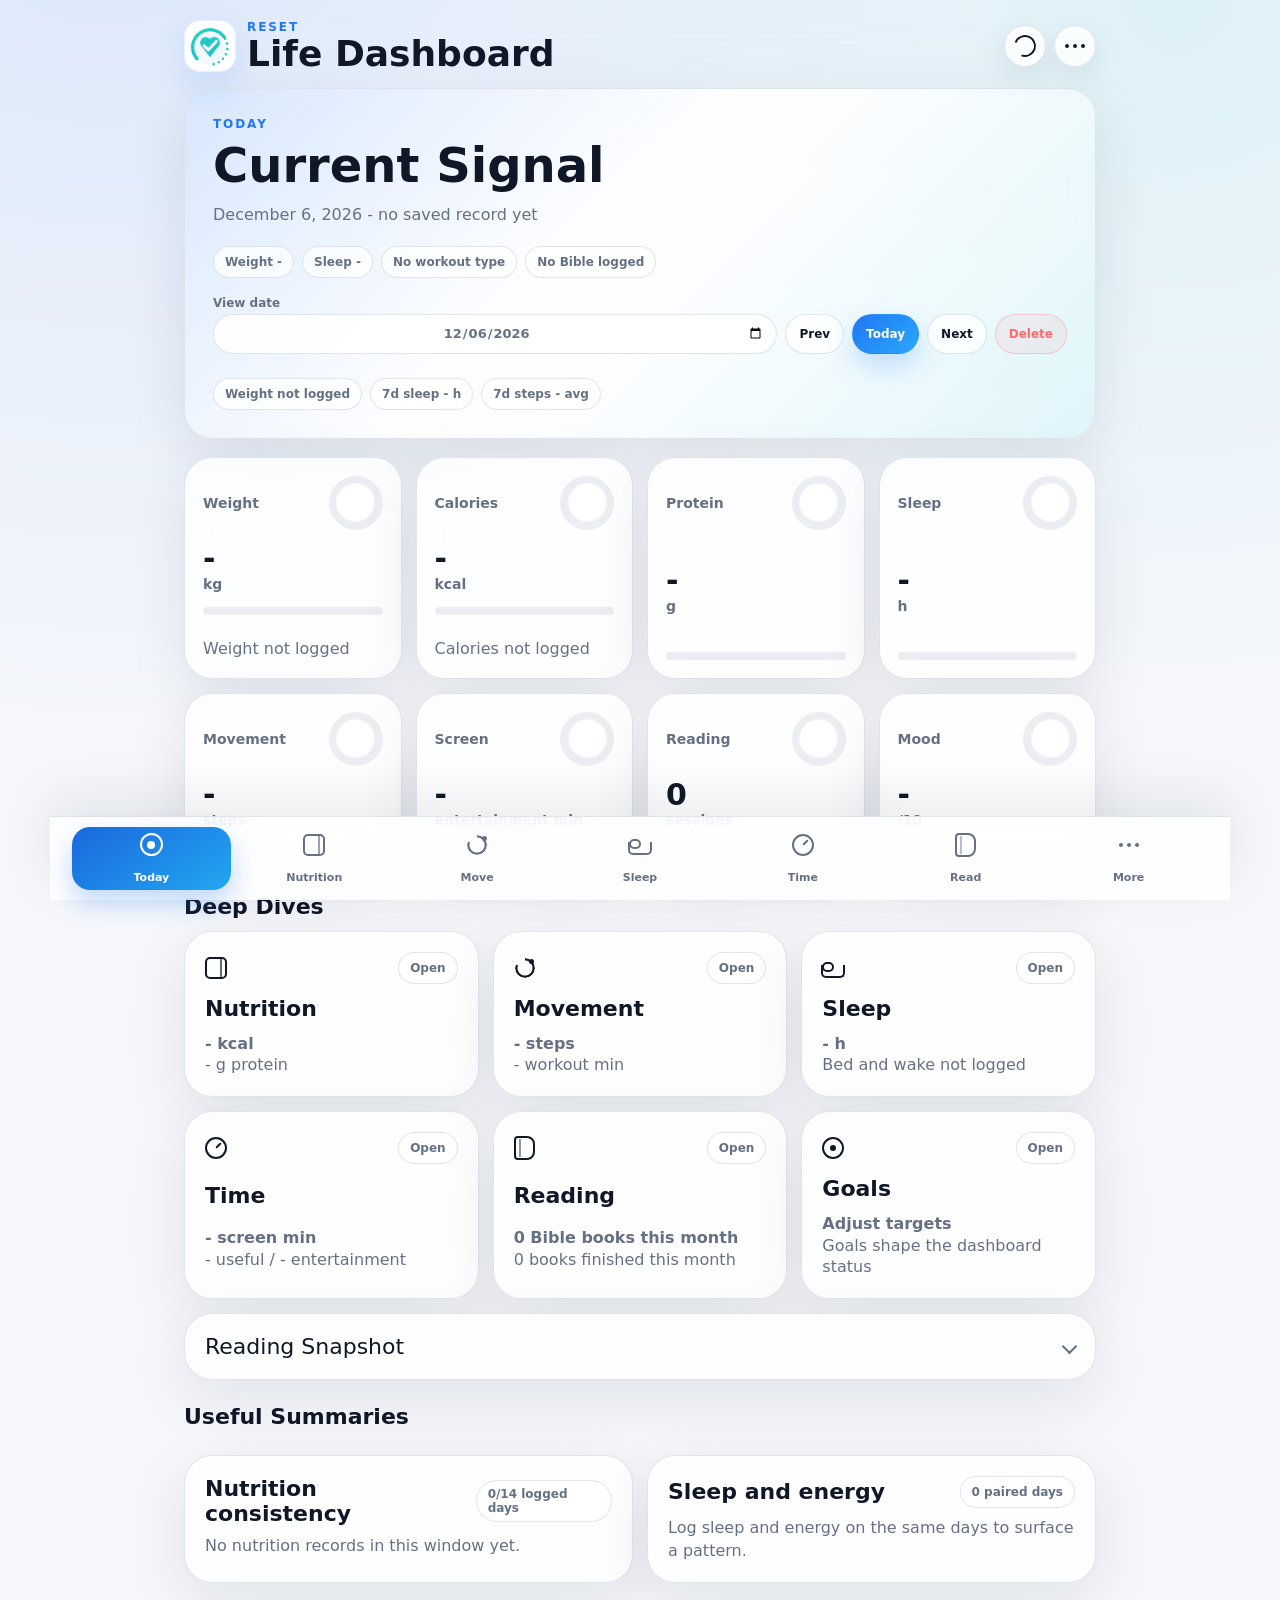
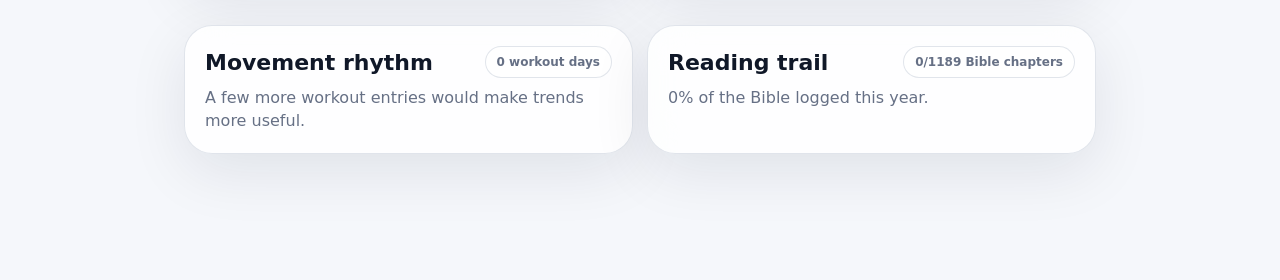
==== index.html @ ae7e6d78 "Add files via upload" ====
<!doctype html>
<html lang="en">
<head>
  <meta charset="utf-8">
  <meta name="viewport" content="width=device-width, initial-scale=1, viewport-fit=cover">
  <meta name="theme-color" content="#0b1220">
  <meta name="apple-mobile-web-app-capable" content="yes">
  <meta name="apple-mobile-web-app-title" content="Reset">
  <meta name="apple-mobile-web-app-status-bar-style" content="black-translucent">
  <link rel="manifest" href="./manifest.webmanifest">
  <link rel="apple-touch-icon" href="./icons/icon-180-v5.png">
  <link rel="stylesheet" href="./styles.css">
  <title>Reset Life Dashboard</title>
</head>
<body class="theme-auto">
  <div class="app">
    <header class="app-header">
      <div class="brand">
        <img class="brand-logo" src="./icons/header-logo-v5.png" alt="Reset">
        <div>
          <p>Reset</p>
          <h1>Life Dashboard</h1>
        </div>
      </div>
      <div class="header-actions">
        <button class="icon-button" id="themeToggle" type="button" title="Theme" aria-label="Theme"><span class="glyph icon-moon"></span></button>
        <button class="icon-button" type="button" data-page="more" title="More" aria-label="More"><span class="glyph icon-more"></span></button>
      </div>
    </header>

    <main>
      <section id="page-dashboard" class="page is-active"><div id="dashboardView"></div></section>
      <section id="page-nutrition" class="page"><div id="nutritionView"></div></section>
      <section id="page-movement" class="page"><div id="movementView"></div></section>
      <section id="page-sleep" class="page"><div id="sleepView"></div></section>
      <section id="page-time" class="page"><div id="timeView"></div></section>
      <section id="page-reading" class="page"><div id="readingView"></div></section>
      <section id="page-more" class="page"><div id="moreView"></div></section>
      <section id="page-goals" class="page"><div id="goalsView"></div></section>
      <section id="page-import" class="page"><div id="importView"></div></section>
      <section id="page-ai" class="page"><div id="aiView"></div></section>
      <section id="page-ledger" class="page"><div id="ledgerView"></div></section>
      <section id="page-share" class="page"><div id="shareView"></div></section>
    </main>
  </div>

  <nav class="bottom-tabs" aria-label="Main sections">
    <button class="tab-button is-active" type="button" data-page="dashboard" title="Dashboard"><span class="tab-icon icon-today"></span><span>Today</span></button>
    <button class="tab-button" type="button" data-page="nutrition" title="Nutrition"><span class="tab-icon icon-food"></span><span>Nutrition</span></button>
    <button class="tab-button" type="button" data-page="movement" title="Movement"><span class="tab-icon icon-move"></span><span>Move</span></button>
    <button class="tab-button" type="button" data-page="sleep" title="Sleep"><span class="tab-icon icon-sleep"></span><span>Sleep</span></button>
    <button class="tab-button" type="button" data-page="time" title="Time"><span class="tab-icon icon-time"></span><span>Time</span></button>
    <button class="tab-button" type="button" data-page="reading" title="Reading"><span class="tab-icon icon-read"></span><span>Read</span></button>
    <button class="tab-button" type="button" data-page="more" title="More"><span class="tab-icon icon-more"></span><span>More</span></button>
  </nav>

  <div id="toast" class="toast" role="status" aria-live="polite"></div>
  <script src="./app.js"></script>
</body>
</html>
---- styles.css ----
:root {
  color-scheme: light dark;
  --bg: #f5f7fb;
  --surface: rgba(255,255,255,.84);
  --solid: #ffffff;
  --soft: #edf3fb;
  --text: #101828;
  --muted: #667085;
  --faint: #98a2b3;
  --line: rgba(148,163,184,.28);
  --blue: #2177f2;
  --cyan: #10b8d9;
  --mint: #20c997;
  --violet: #7c6df2;
  --coral: #ff6b6b;
  --amber: #f5a524;
  --track: rgba(148,163,184,.18);
  --shadow: 0 18px 60px rgba(15,23,42,.09);
  --soft-shadow: 0 10px 30px rgba(15,23,42,.08);
  --tab-h: 84px;
  font-family: -apple-system, BlinkMacSystemFont, "SF Pro Display", "SF Pro Text", Inter, system-ui, sans-serif;
}

body.theme-dark {
  --bg: #070b12;
  --surface: rgba(20,27,39,.82);
  --solid: #111827;
  --soft: #182233;
  --text: #f8fafc;
  --muted: #a7b1c3;
  --faint: #6b778c;
  --line: rgba(148,163,184,.18);
  --track: rgba(148,163,184,.16);
  --shadow: 0 20px 70px rgba(0,0,0,.38);
  --soft-shadow: 0 12px 34px rgba(0,0,0,.28);
}

@media (prefers-color-scheme: dark) {
  body.theme-auto {
    --bg: #070b12;
    --surface: rgba(20,27,39,.82);
    --solid: #111827;
    --soft: #182233;
    --text: #f8fafc;
    --muted: #a7b1c3;
    --faint: #6b778c;
    --line: rgba(148,163,184,.18);
    --track: rgba(148,163,184,.16);
    --shadow: 0 20px 70px rgba(0,0,0,.38);
    --soft-shadow: 0 12px 34px rgba(0,0,0,.28);
  }
}

* { box-sizing: border-box; }
html { min-height: 100%; background: var(--bg); }
body {
  margin: 0;
  min-height: 100%;
  color: var(--text);
  background:
    radial-gradient(circle at 8% -8%, rgba(33,119,242,.13), transparent 38%),
    radial-gradient(circle at 92% 0%, rgba(16,184,217,.10), transparent 32%),
    linear-gradient(180deg, var(--bg), var(--bg));
  letter-spacing: 0;
}

button, input, textarea, select { font: inherit; color: inherit; }
button { border: 0; cursor: pointer; -webkit-tap-highlight-color: transparent; }
input, select, textarea {
  width: 100%;
  min-height: 48px;
  border: 1px solid var(--line);
  border-radius: 14px;
  background: color-mix(in srgb, var(--solid) 88%, transparent);
  padding: 12px 14px;
  outline: none;
}
textarea { min-height: 132px; resize: vertical; line-height: 1.45; }
input:focus, select:focus, textarea:focus {
  border-color: color-mix(in srgb, var(--blue) 70%, var(--line));
  box-shadow: 0 0 0 4px rgba(33,119,242,.12);
}

.app {
  width: min(980px, 100%);
  min-height: 100svh;
  margin: 0 auto;
  padding: calc(env(safe-area-inset-top) + 14px) clamp(15px, 4vw, 34px) calc(var(--tab-h) + env(safe-area-inset-bottom) + 28px);
}

.app-header {
  position: sticky;
  top: 0;
  z-index: 20;
  display: flex;
  justify-content: space-between;
  align-items: center;
  gap: 10px;
  padding: 6px 0 16px;
  backdrop-filter: blur(18px);
}

.brand { display: flex; align-items: center; gap: 11px; min-width: 0; }
.brand-logo {
  width: 52px;
  height: 52px;
  border: 1px solid rgba(33,119,242,.10);
  border-radius: 16px;
  background: #fff;
  box-shadow: 0 12px 32px rgba(33,119,242,.14);
  flex: 0 0 auto;
  object-fit: cover;
}
.brand p, .eyebrow {
  margin: 0 0 2px;
  color: var(--blue);
  font-size: 12px;
  font-weight: 850;
  letter-spacing: .16em;
  text-transform: uppercase;
}
.brand h1 {
  margin: 0;
  font-size: clamp(25px, 5.2vw, 36px);
  line-height: .98;
  letter-spacing: 0;
}
.header-actions { display: flex; gap: 8px; flex: 0 0 auto; }

.icon-button {
  display: grid;
  place-items: center;
  width: 42px;
  height: 42px;
  border: 1px solid var(--line);
  border-radius: 50%;
  background: var(--surface);
  box-shadow: var(--soft-shadow);
  backdrop-filter: blur(18px);
}

.glyph, .tab-icon, .mini-icon { position: relative; display: inline-grid; place-items: center; width: 22px; height: 22px; }
.glyph::before, .glyph::after, .tab-icon::before, .tab-icon::after, .mini-icon::before, .mini-icon::after { content: ""; position: absolute; display: block; }
.icon-more::before { width: 4px; height: 4px; border-radius: 50%; background: currentColor; box-shadow: 8px 0 0 currentColor, -8px 0 0 currentColor; }
.icon-moon::before { width: 18px; height: 18px; border: 2px solid currentColor; border-left-color: transparent; border-radius: 50%; transform: rotate(-25deg); }
.icon-today::before { width: 19px; height: 19px; border: 2px solid currentColor; border-radius: 50%; }
.icon-today::after { width: 8px; height: 8px; border-radius: 50%; background: currentColor; }
.icon-food::before { width: 18px; height: 18px; border: 2px solid currentColor; border-radius: 5px; }
.icon-food::after { width: 2px; height: 18px; background: currentColor; transform: translateX(5px); opacity: .65; }
.icon-move::before {
  inset: 1px;
  border-radius: 50%;
  background: conic-gradient(currentColor 0deg 292deg, transparent 292deg 360deg);
  -webkit-mask: radial-gradient(farthest-side, transparent calc(100% - 3px), #000 calc(100% - 2px));
  mask: radial-gradient(farthest-side, transparent calc(100% - 3px), #000 calc(100% - 2px));
}
.icon-move::after {
  width: 5px;
  height: 5px;
  border-radius: 50%;
  background: currentColor;
  transform: translate(7px,-6px);
}
.icon-sleep::before {
  width: 20px;
  height: 11px;
  border: 2px solid currentColor;
  border-top: 0;
  border-radius: 0 0 5px 5px;
  transform: translateY(4px);
}
.icon-sleep::after {
  width: 8px;
  height: 6px;
  border: 2px solid currentColor;
  border-radius: 5px;
  transform: translate(-5px,-1px);
}
.icon-time::before { width: 18px; height: 18px; border: 2px solid currentColor; border-radius: 50%; }
.icon-time::after { width: 2px; height: 7px; background: currentColor; border-radius: 2px; transform: translateY(-3px) rotate(45deg); transform-origin: bottom; }
.icon-read::before { width: 17px; height: 20px; border: 2px solid currentColor; border-radius: 4px 8px 8px 4px; }
.icon-read::after { width: 2px; height: 18px; background: currentColor; transform: translateX(-5px); opacity: .45; }
.icon-ai::before { width: 18px; height: 18px; border: 2px solid currentColor; border-radius: 8px; }
.icon-ai::after { width: 7px; height: 7px; border-radius: 50%; background: currentColor; transform: translate(8px,-8px); }
.icon-import::before { width: 16px; height: 16px; border: 2px solid currentColor; border-radius: 5px; }
.icon-import::after { width: 8px; height: 8px; border-left: 2px solid currentColor; border-bottom: 2px solid currentColor; transform: rotate(-45deg) translateY(-2px); }
.icon-ledger::before { width: 17px; height: 20px; border: 2px solid currentColor; border-radius: 5px; }
.icon-ledger::after { width: 9px; height: 2px; background: currentColor; box-shadow: 0 5px 0 currentColor, 0 -5px 0 currentColor; opacity: .5; }
.icon-goals::before { width: 18px; height: 18px; border: 2px solid currentColor; border-radius: 50%; }
.icon-goals::after { width: 6px; height: 6px; border-radius: 50%; background: currentColor; }

.page { display: none; animation: rise .22s ease; }
.page.is-active { display: block; }
@keyframes rise { from { opacity: 0; transform: translateY(8px); } to { opacity: 1; transform: translateY(0); } }

.hero-card, .panel, .metric-card, .category-card, details.detail-card {
  border: 1px solid var(--line);
  background: var(--surface);
  border-radius: 28px;
  box-shadow: var(--shadow);
  backdrop-filter: blur(22px);
}

.hero-card {
  position: relative;
  overflow: hidden;
  display: grid;
  gap: 18px;
  margin-bottom: 18px;
  padding: clamp(20px, 4.2vw, 28px);
}
.hero-card::before {
  content: "";
  position: absolute;
  inset: 0;
  background: linear-gradient(135deg, rgba(33,119,242,.16), transparent 42%), linear-gradient(315deg, rgba(16,184,217,.12), transparent 46%);
  pointer-events: none;
}
.hero-content, .date-strip, .summary-stack { position: relative; z-index: 1; }
.hero-card h2 {
  margin: 0;
  font-size: clamp(32px, 7vw, 48px);
  line-height: 1;
  letter-spacing: 0;
}
.subtitle { margin: 7px 0 0; color: var(--muted); font-size: 16px; line-height: 1.35; }

.hero-card.signal-card {
  grid-template-columns: 1fr;
  gap: 18px;
}
.signal-main {
  display: grid;
  gap: 8px;
}
.signal-tools {
  display: grid;
  gap: 12px;
}
.signal-pills,
.signal-mini {
  margin-top: 4px;
}

.date-strip { display: grid; grid-template-columns: minmax(138px, 178px) auto auto auto; align-items: end; gap: 10px; }
.date-field { max-width: 178px; }
.date-field input { min-height: 44px; padding-inline: 12px; border-radius: 999px; font-weight: 800; }
.signal-controls {
  display: grid;
  grid-template-columns: minmax(150px, 1fr) auto auto auto auto;
  align-items: end;
  gap: 8px;
  margin-top: 0;
}
.date-pill {
  display: grid;
  gap: 4px;
  margin: 0;
  min-width: 0;
}
.date-pill span {
  color: var(--muted);
  font-size: 12px;
  font-weight: 850;
}
.date-pill input {
  min-height: 40px;
  padding: 7px 12px;
  border-radius: 999px;
  text-align: center;
  font-size: 13px;
  font-weight: 850;
}
.date-nav-button,
.date-today-button,
.date-delete-button {
  min-height: 40px;
  border-radius: 999px;
  padding: 0 13px;
  border: 1px solid var(--line);
  background: color-mix(in srgb, var(--solid) 76%, transparent);
  color: var(--text);
  font-size: 12px;
  font-weight: 850;
}
.date-today-button {
  background: linear-gradient(135deg, var(--blue), #29a8ff);
  color: #fff;
  border-color: transparent;
  box-shadow: 0 12px 26px rgba(33,119,242,.22);
}
.date-delete-button {
  color: var(--coral);
  border-color: rgba(255,107,107,.28);
  background: rgba(255,107,107,.09);
}
label { display: block; margin: 0 0 7px; color: var(--muted); font-size: 13px; font-weight: 760; }
.primary-button, .soft-button, .text-button {
  min-height: 48px;
  border-radius: 16px;
  padding: 0 18px;
  font-weight: 850;
}
.primary-button { background: linear-gradient(135deg, var(--blue), #29a8ff); color: #fff; box-shadow: 0 16px 32px rgba(33,119,242,.24); }
.soft-button { border: 1px solid var(--line); background: var(--solid); }
.text-button { background: transparent; color: var(--blue); padding-inline: 10px; }
.danger-button { color: var(--coral); border-color: rgba(255,107,107,.30); background: rgba(255,107,107,.09); }
.compact-actions { justify-content: flex-end; margin-top: 10px; }

.metric-grid, .category-grid, .insight-grid, .form-grid, .book-grid { display: grid; gap: 14px; }
.metric-grid { grid-template-columns: repeat(2, minmax(0, 1fr)); }
.metric-card {
  min-height: 146px;
  display: grid;
  align-content: space-between;
  gap: 14px;
  padding: 18px;
}
button.metric-card { width: 100%; text-align: left; color: inherit; }
.metric-action { transition: transform .18s ease, border-color .18s ease; }
.metric-action:active { transform: scale(.985); }
.metric-head, .panel-head, .list-row, .topline { display: flex; justify-content: space-between; align-items: center; gap: 12px; }
.metric-title { color: var(--muted); font-size: 14px; font-weight: 850; }
.metric-value { margin: 0; font-size: 30px; font-weight: 880; line-height: 1; }
.metric-unit { color: var(--muted); font-size: 14px; font-weight: 720; }

.ring { --p: 0%; --ring: var(--blue); display: grid; place-items: center; width: 54px; height: 54px; border-radius: 50%; background: conic-gradient(var(--ring) var(--p), var(--track) 0); flex: 0 0 auto; }
.ring::after { content: ""; width: 39px; height: 39px; border-radius: 50%; background: var(--solid); box-shadow: inset 0 0 0 1px rgba(148,163,184,.08); }
.ring.cyan { --ring: var(--cyan); } .ring.mint { --ring: var(--mint); } .ring.violet { --ring: var(--violet); } .ring.amber { --ring: var(--amber); } .ring.coral { --ring: var(--coral); }
.bar { overflow: hidden; width: 100%; height: 8px; border-radius: 99px; background: var(--track); }
.bar > span { display: block; width: var(--w, 0%); max-width: 100%; height: 100%; border-radius: inherit; background: var(--c, var(--blue)); }
.bar.over > span { background: var(--coral); }

.pill-row { display: flex; flex-wrap: wrap; gap: 8px; margin-top: 12px; }
.pill, .status-chip {
  display: inline-flex;
  align-items: center;
  justify-content: center;
  min-height: 32px;
  padding: 6px 11px;
  border: 1px solid var(--line);
  border-radius: 999px;
  background: color-mix(in srgb, var(--solid) 70%, transparent);
  color: var(--muted);
  font-size: 12px;
  font-weight: 850;
}
.pill.good, .status-chip.current { color: var(--blue); border-color: rgba(33,119,242,.25); background: rgba(33,119,242,.10); }
.pill.warn { color: #ba5b00; border-color: rgba(245,165,36,.25); background: rgba(245,165,36,.12); }
.pill.bad, .status-chip.gave-up { color: var(--coral); border-color: rgba(255,107,107,.25); background: rgba(255,107,107,.12); }
.status-chip.finished { color: var(--mint); border-color: rgba(32,201,151,.25); background: rgba(32,201,151,.11); }
.danger-chip { color: var(--coral); border-color: rgba(255,107,107,.25); background: rgba(255,107,107,.11); }

.panel { padding: 20px; margin: 14px 0; }
.panel h3, details.detail-card summary, .section-title { margin: 0; font-size: 22px; letter-spacing: 0; }
.section-title { margin: 24px 0 12px; }
.panel-note, .small-text { margin: 8px 0 0; color: var(--muted); line-height: 1.45; }

.category-card {
  display: grid;
  gap: 12px;
  min-height: 154px;
  padding: 20px;
  text-align: left;
}
.category-card h3 { margin: 0; font-size: 22px; }
.category-card p { margin: 0; color: var(--muted); line-height: 1.35; }

.chart-row { display: grid; grid-template-columns: 38px 1fr 52px; align-items: center; gap: 10px; margin: 12px 0; color: var(--muted); font-size: 13px; font-weight: 730; }
.chart-row .bar { height: 12px; }

.list { display: grid; gap: 10px; margin-top: 14px; }
.list-row { padding: 14px; border: 1px solid var(--line); border-radius: 18px; background: color-mix(in srgb, var(--solid) 80%, transparent); }
.ledger-open { display: block; flex: 1 1 auto; min-height: 0; padding: 0; text-align: left; color: inherit; }
.ledger-actions { display: flex; flex-wrap: wrap; justify-content: flex-end; gap: 8px; flex: 0 0 auto; }
.list-title { font-weight: 860; }
.list-subtitle { margin-top: 3px; color: var(--muted); font-size: 13px; line-height: 1.35; }

details.detail-card { margin: 14px 0; overflow: hidden; }
details.detail-card summary { display: flex; justify-content: space-between; align-items: center; gap: 12px; padding: 20px; cursor: pointer; list-style: none; }
details.detail-card summary::-webkit-details-marker { display: none; }
details.detail-card summary::after { content: ""; width: 9px; height: 9px; border-right: 2px solid var(--muted); border-bottom: 2px solid var(--muted); transform: rotate(45deg); transition: transform .2s ease; }
details[open].detail-card summary::after { transform: rotate(-135deg); }
.detail-body { padding: 0 20px 20px; }
.form-grid { margin-top: 14px; }
.form-actions { display: flex; flex-wrap: wrap; gap: 10px; margin-top: 14px; }

.table-wrap { overflow-x: auto; margin-top: 14px; border: 1px solid var(--line); border-radius: 18px; }
table { width: 100%; min-width: 680px; border-collapse: collapse; }
th, td { padding: 13px 12px; border-bottom: 1px solid var(--line); text-align: left; vertical-align: top; font-size: 14px; }
th { color: var(--muted); font-size: 12px; text-transform: uppercase; letter-spacing: .08em; }
tr:last-child td { border-bottom: 0; }
.empty { padding: 20px; border: 1px dashed var(--line); border-radius: 18px; color: var(--muted); text-align: center; }

.bottom-tabs {
  position: fixed;
  left: 50%;
  bottom: 0;
  z-index: 40;
  transform: translateX(-50%);
  display: grid;
  grid-template-columns: repeat(7, minmax(48px, 1fr));
  gap: 4px;
  width: min(1180px, 100%);
  min-height: calc(var(--tab-h) + env(safe-area-inset-bottom));
  padding: 10px clamp(10px, 3vw, 22px) calc(env(safe-area-inset-bottom) + 10px);
  border-top: 1px solid var(--line);
  background: color-mix(in srgb, var(--solid) 84%, transparent);
  backdrop-filter: blur(26px);
  box-shadow: 0 -18px 50px rgba(15,23,42,.08);
}
.tab-button {
  display: grid;
  place-items: center;
  gap: 4px;
  min-width: 0;
  min-height: 56px;
  border-radius: 18px;
  color: var(--muted);
  background: transparent;
  font-size: 11px;
  font-weight: 850;
}
.tab-button.is-active { color: #fff; background: linear-gradient(145deg, #1a68dd, #22a7f0); box-shadow: 0 12px 26px rgba(33,119,242,.28); }
.tab-button span:last-child { overflow: hidden; max-width: 100%; text-overflow: ellipsis; white-space: nowrap; }

.toast {
  position: fixed;
  left: 50%;
  bottom: calc(var(--tab-h) + env(safe-area-inset-bottom) + 18px);
  z-index: 70;
  transform: translateX(-50%) translateY(20px);
  opacity: 0;
  pointer-events: none;
  max-width: calc(100vw - 32px);
  padding: 12px 16px;
  border-radius: 999px;
  background: color-mix(in srgb, var(--text) 92%, transparent);
  color: var(--bg);
  font-weight: 850;
  transition: opacity .2s ease, transform .2s ease;
}
.toast.show { opacity: 1; transform: translateX(-50%) translateY(0); }

@media (min-width: 700px) {
  .hero-card { grid-template-columns: minmax(0, 1.1fr) minmax(300px, .9fr); align-items: end; }
  .hero-card.signal-card { grid-template-columns: 1fr; }
  .metric-grid { grid-template-columns: repeat(4, minmax(0, 1fr)); }
  .category-grid { grid-template-columns: repeat(3, minmax(0, 1fr)); }
  .insight-grid, .form-grid, .book-grid { grid-template-columns: repeat(2, minmax(0, 1fr)); }
}

@media (max-width: 520px) {
  .app { padding-inline: 14px; }
  .brand h1 { font-size: 26px; }
  .brand-logo { width: 50px; height: 50px; border-radius: 16px; }
  .icon-button { width: 40px; height: 40px; }
  .hero-card { gap: 15px; padding: 18px; border-radius: 25px; }
  .hero-card h2 { font-size: clamp(31px, 10.5vw, 40px); line-height: 1.02; }
  .subtitle { font-size: 15px; }
  .pill-row { gap: 7px; margin-top: 10px; }
  .pill, .status-chip { min-height: 29px; padding: 5px 10px; font-size: 11px; }
  .date-strip { grid-template-columns: minmax(138px, 1fr) 1fr; }
  .date-strip .field { grid-column: auto; }
  .signal-controls { grid-template-columns: 1fr auto auto auto; gap: 7px; }
  .date-pill { grid-column: 1 / -1; }
  .date-nav-button,
  .date-today-button { min-height: 36px; padding-inline: 12px; font-size: 12px; }
  .date-delete-button {
    grid-column: 1 / -1;
    justify-self: start;
    min-height: 34px;
    padding-inline: 13px;
    font-size: 12px;
  }
  .metric-grid { gap: 10px; }
  .metric-card { min-height: 134px; padding: 15px; border-radius: 22px; }
  .metric-value { font-size: 26px; }
  .bottom-tabs { overflow-x: auto; grid-template-columns: repeat(7, 68px); justify-content: start; scrollbar-width: none; }
  .bottom-tabs::-webkit-scrollbar { display: none; }
}
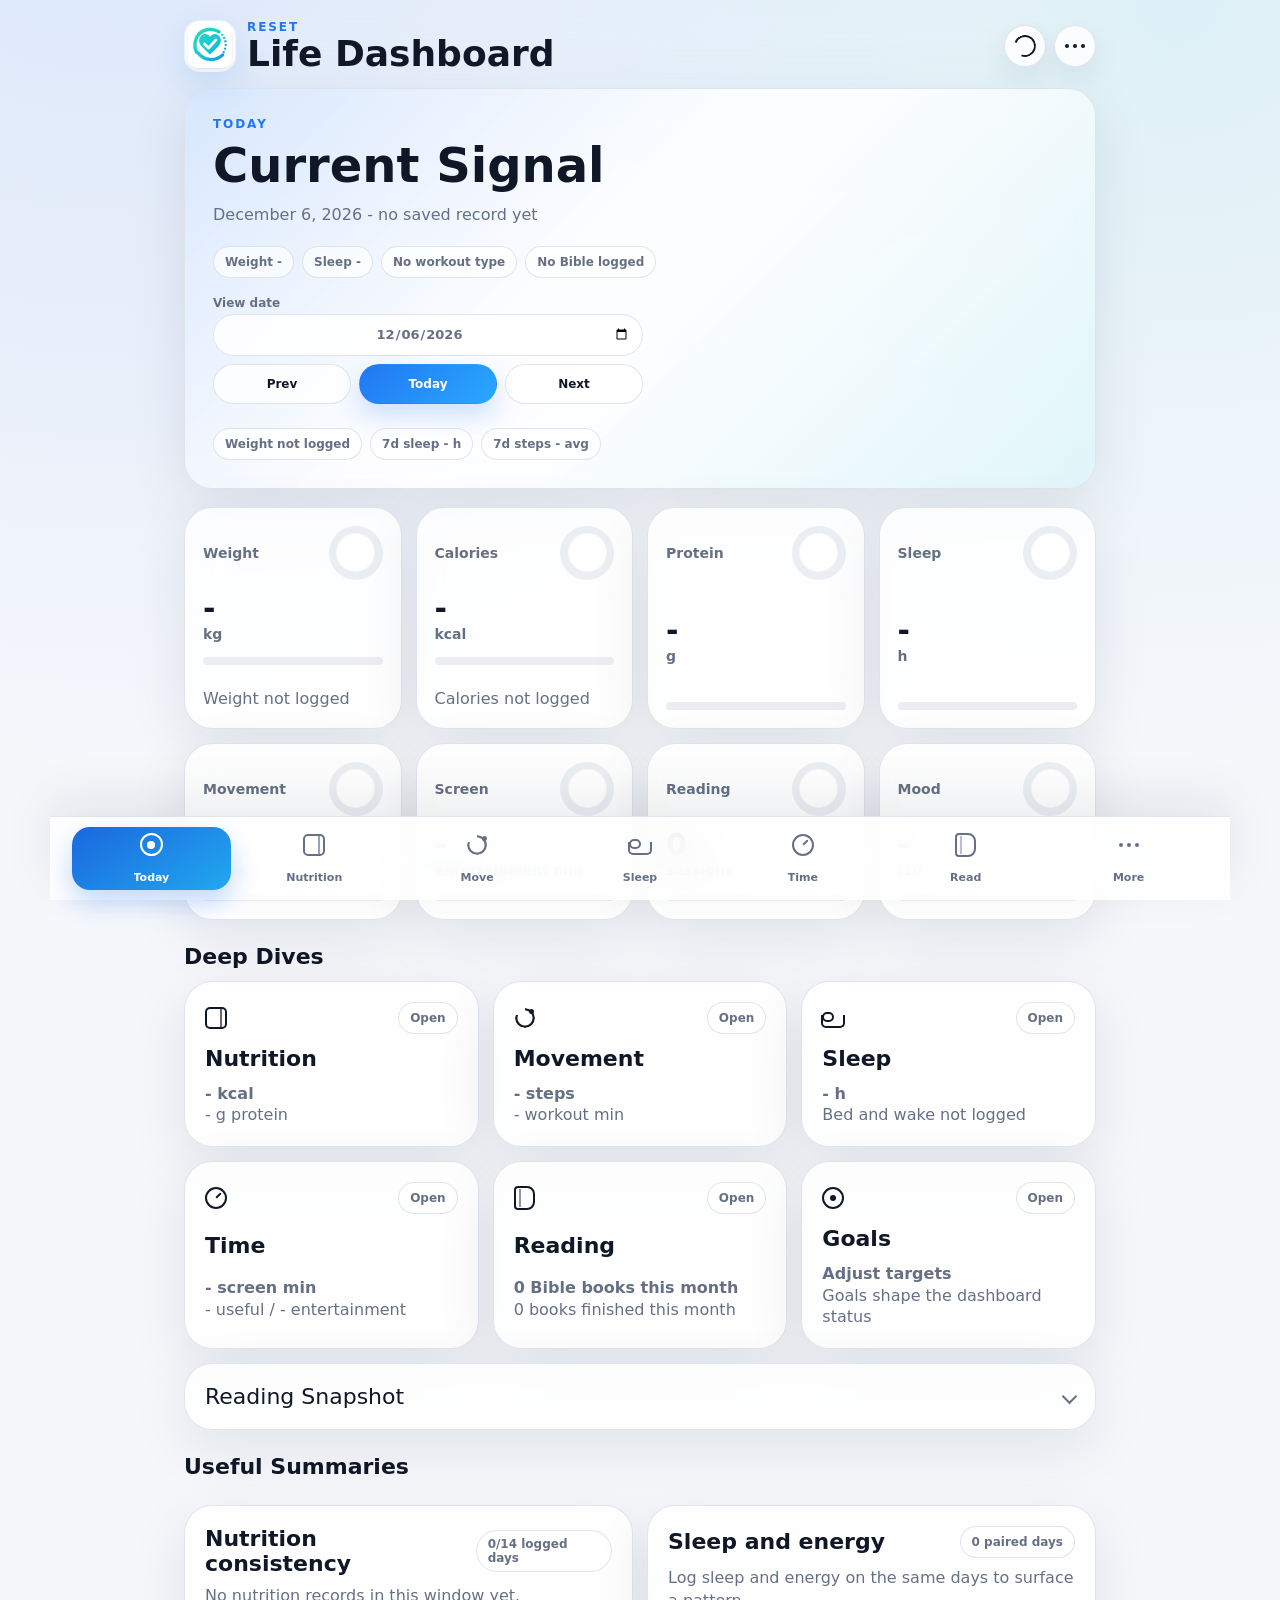
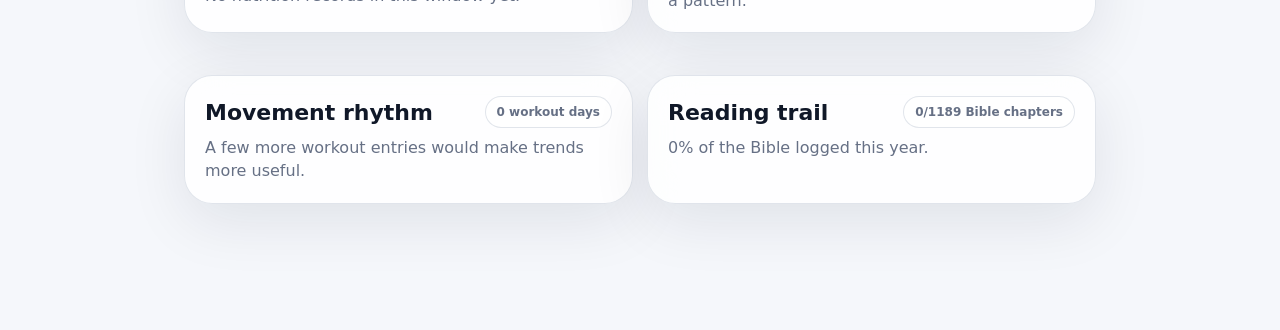
==== commit ea038774: "Add files via upload" ====
--- a/index.html
+++ b/index.html
@@ -8,7 +8,7 @@
   <meta name="apple-mobile-web-app-title" content="Reset">
   <meta name="apple-mobile-web-app-status-bar-style" content="black-translucent">
   <link rel="manifest" href="./manifest.webmanifest">
-  <link rel="apple-touch-icon" href="./icons/icon-180-v5.png">
+  <link rel="apple-touch-icon" href="./icons/icon-180-v4.png">
   <link rel="stylesheet" href="./styles.css">
   <title>Reset Life Dashboard</title>
 </head>
@@ -16,7 +16,7 @@
   <div class="app">
     <header class="app-header">
       <div class="brand">
-        <img class="brand-logo" src="./icons/header-logo-v5.png" alt="Reset">
+        <img class="brand-logo" src="./icons/header-logo-v6.svg" alt="Reset">
         <div>
           <p>Reset</p>
           <h1>Life Dashboard</h1>
--- a/styles.css
+++ b/styles.css
@@ -216,7 +216,7 @@
   background: linear-gradient(135deg, rgba(33,119,242,.16), transparent 42%), linear-gradient(315deg, rgba(16,184,217,.12), transparent 46%);
   pointer-events: none;
 }
-.hero-content, .date-strip, .summary-stack { position: relative; z-index: 1; }
+.hero-content, .date-controls, .summary-stack { position: relative; z-index: 1; }
 .hero-card h2 {
   margin: 0;
   font-size: clamp(32px, 7vw, 48px);
@@ -242,15 +242,14 @@
   margin-top: 4px;
 }
 
-.date-strip { display: grid; grid-template-columns: minmax(138px, 178px) auto auto auto; align-items: end; gap: 10px; }
-.date-field { max-width: 178px; }
-.date-field input { min-height: 44px; padding-inline: 12px; border-radius: 999px; font-weight: 800; }
 .signal-controls {
-  display: grid;
-  grid-template-columns: minmax(150px, 1fr) auto auto auto auto;
-  align-items: end;
+  display: block;
+  margin-top: 0;
+}
+.date-controls {
+  display: grid;
   gap: 8px;
-  margin-top: 0;
+  width: min(100%, 430px);
 }
 .date-pill {
   display: grid;
@@ -264,19 +263,23 @@
   font-weight: 850;
 }
 .date-pill input {
-  min-height: 40px;
+  min-height: 42px;
   padding: 7px 12px;
   border-radius: 999px;
   text-align: center;
   font-size: 13px;
   font-weight: 850;
 }
+.date-button-row {
+  display: grid;
+  grid-template-columns: repeat(3, minmax(0, 1fr));
+  gap: 8px;
+}
 .date-nav-button,
-.date-today-button,
-.date-delete-button {
+.date-today-button {
   min-height: 40px;
   border-radius: 999px;
-  padding: 0 13px;
+  padding: 0 10px;
   border: 1px solid var(--line);
   background: color-mix(in srgb, var(--solid) 76%, transparent);
   color: var(--text);
@@ -288,11 +291,6 @@
   color: #fff;
   border-color: transparent;
   box-shadow: 0 12px 26px rgba(33,119,242,.22);
-}
-.date-delete-button {
-  color: var(--coral);
-  border-color: rgba(255,107,107,.28);
-  background: rgba(255,107,107,.09);
 }
 label { display: block; margin: 0 0 7px; color: var(--muted); font-size: 13px; font-weight: 760; }
 .primary-button, .soft-button, .text-button {
@@ -373,6 +371,44 @@
 .list-row { padding: 14px; border: 1px solid var(--line); border-radius: 18px; background: color-mix(in srgb, var(--solid) 80%, transparent); }
 .ledger-open { display: block; flex: 1 1 auto; min-height: 0; padding: 0; text-align: left; color: inherit; }
 .ledger-actions { display: flex; flex-wrap: wrap; justify-content: flex-end; gap: 8px; flex: 0 0 auto; }
+.ledger-row {
+  position: relative;
+  overflow: hidden;
+  transition: border-color .18s ease, transform .18s ease;
+  touch-action: pan-y;
+}
+.ledger-row.is-confirming {
+  border-color: rgba(255,107,107,.35);
+}
+.ledger-confirm {
+  position: absolute;
+  inset: auto 10px 10px 10px;
+  display: flex;
+  align-items: center;
+  justify-content: flex-end;
+  gap: 8px;
+  min-height: 40px;
+  padding: 8px;
+  border: 1px solid rgba(255,107,107,.24);
+  border-radius: 16px;
+  background: color-mix(in srgb, var(--solid) 92%, transparent);
+  box-shadow: var(--soft-shadow);
+  transform: translateY(120%);
+  opacity: 0;
+  pointer-events: none;
+  transition: transform .2s ease, opacity .2s ease;
+}
+.ledger-row.is-confirming .ledger-confirm {
+  transform: translateY(0);
+  opacity: 1;
+  pointer-events: auto;
+}
+.ledger-confirm span {
+  margin-right: auto;
+  color: var(--muted);
+  font-size: 12px;
+  font-weight: 850;
+}
 .list-title { font-weight: 860; }
 .list-subtitle { margin-top: 3px; color: var(--muted); font-size: 13px; line-height: 1.35; }
 
@@ -460,19 +496,10 @@
   .subtitle { font-size: 15px; }
   .pill-row { gap: 7px; margin-top: 10px; }
   .pill, .status-chip { min-height: 29px; padding: 5px 10px; font-size: 11px; }
-  .date-strip { grid-template-columns: minmax(138px, 1fr) 1fr; }
-  .date-strip .field { grid-column: auto; }
-  .signal-controls { grid-template-columns: 1fr auto auto auto; gap: 7px; }
-  .date-pill { grid-column: 1 / -1; }
+  .date-controls { width: 100%; gap: 7px; }
+  .date-button-row { gap: 7px; }
   .date-nav-button,
   .date-today-button { min-height: 36px; padding-inline: 12px; font-size: 12px; }
-  .date-delete-button {
-    grid-column: 1 / -1;
-    justify-self: start;
-    min-height: 34px;
-    padding-inline: 13px;
-    font-size: 12px;
-  }
   .metric-grid { gap: 10px; }
   .metric-card { min-height: 134px; padding: 15px; border-radius: 22px; }
   .metric-value { font-size: 26px; }
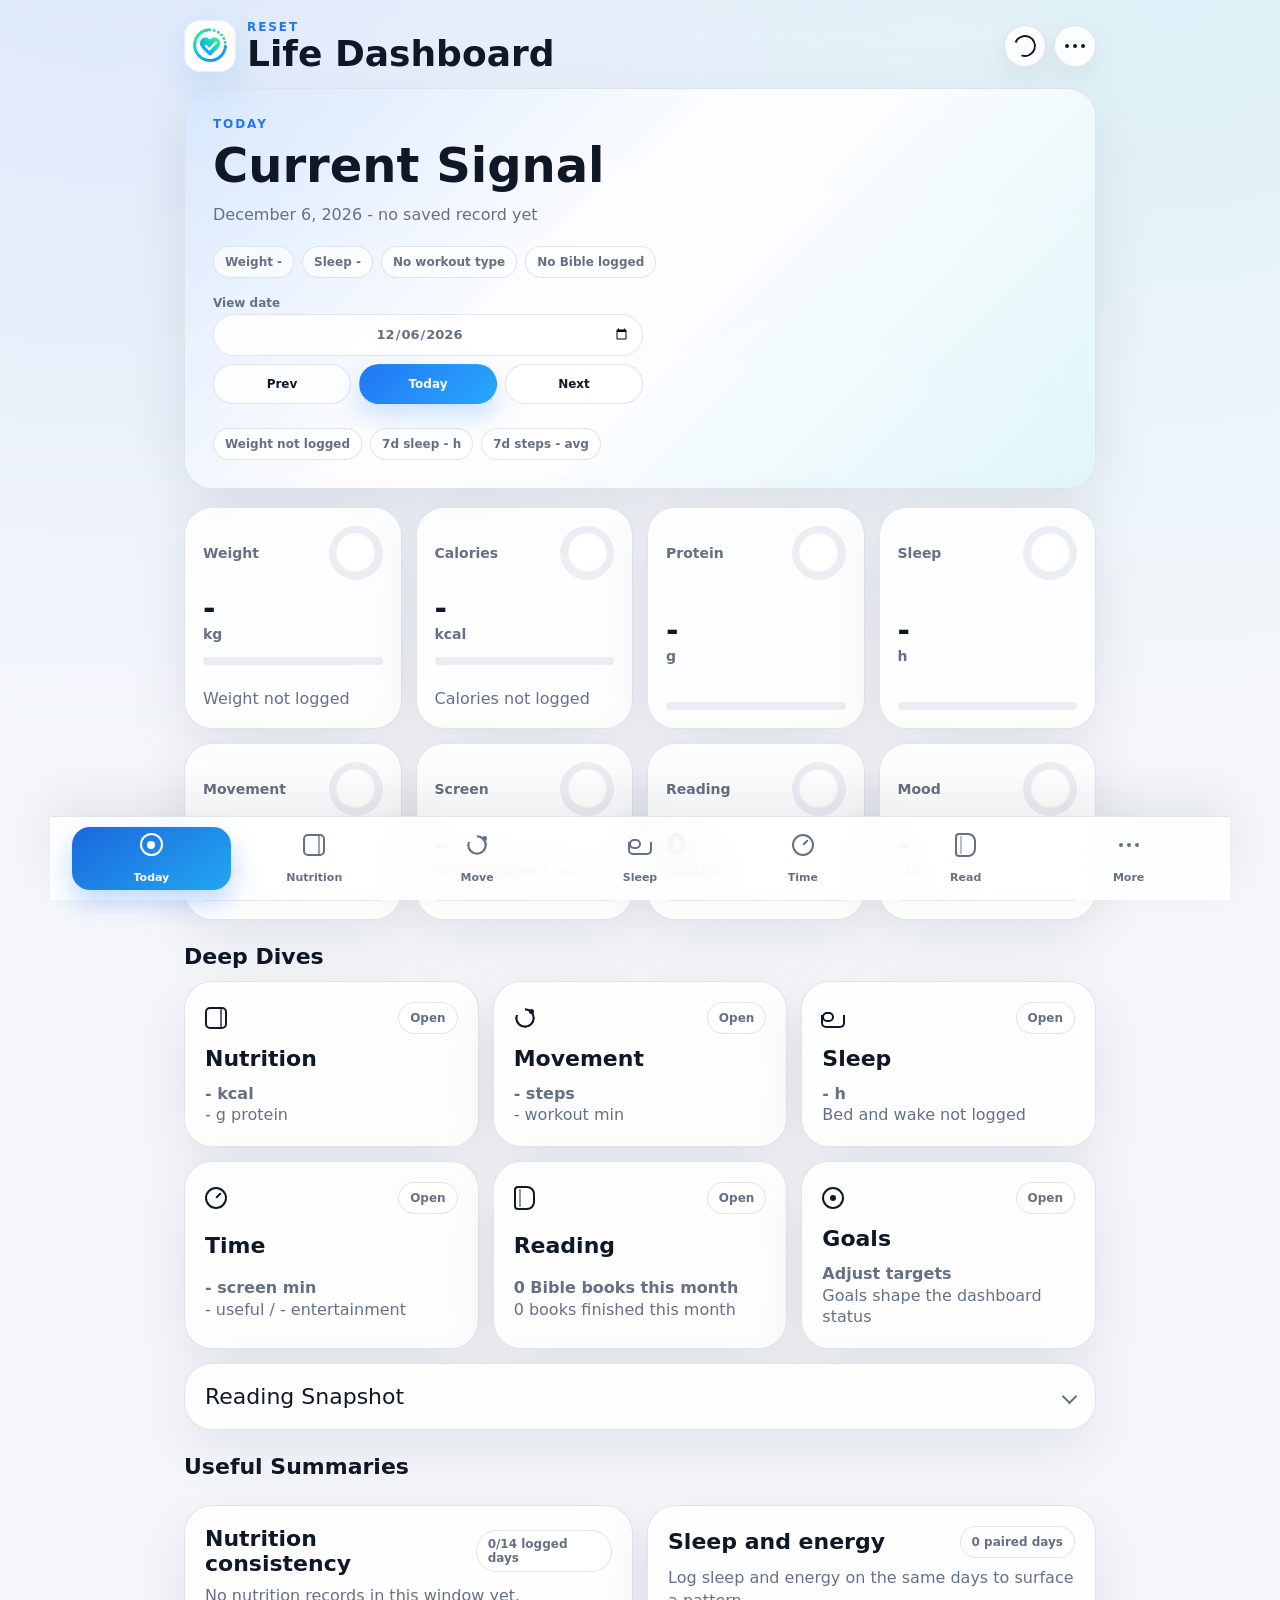
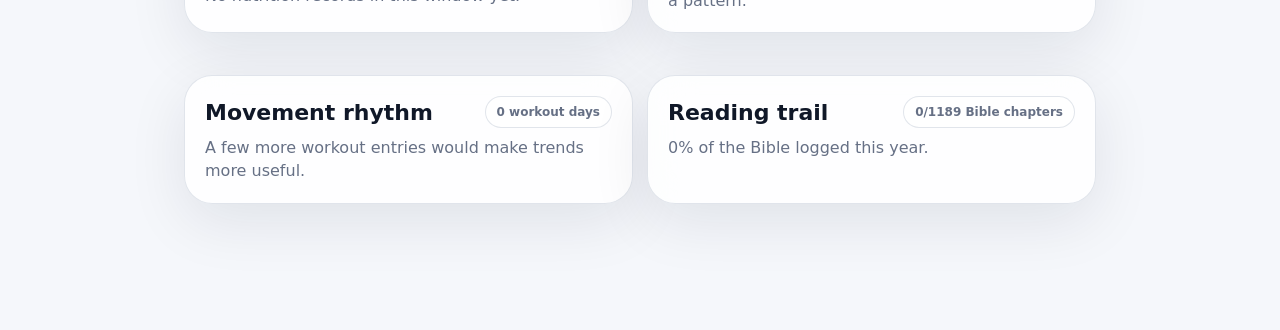
==== commit a46394ed: "Add files via upload" ====
--- a/index.html
+++ b/index.html
@@ -7,16 +7,16 @@
   <meta name="apple-mobile-web-app-capable" content="yes">
   <meta name="apple-mobile-web-app-title" content="Reset">
   <meta name="apple-mobile-web-app-status-bar-style" content="black-translucent">
-  <link rel="manifest" href="./manifest.webmanifest">
-  <link rel="apple-touch-icon" href="./icons/icon-180-v4.png">
-  <link rel="stylesheet" href="./styles.css">
+  <link rel="manifest" href="./manifest.webmanifest?v=exact-logo-date-v7-20260720">
+  <link rel="apple-touch-icon" href="./icons/reset-logo-exact-v7-20260720.png">
+  <link rel="stylesheet" href="./styles.css?v=exact-logo-date-v7-20260720">
   <title>Reset Life Dashboard</title>
 </head>
 <body class="theme-auto">
   <div class="app">
     <header class="app-header">
       <div class="brand">
-        <img class="brand-logo" src="./icons/header-logo-v6.svg" alt="Reset">
+        <img class="brand-logo" src="./icons/reset-logo-exact-v7-20260720.png" alt="Reset">
         <div>
           <p>Reset</p>
           <h1>Life Dashboard</h1>
@@ -55,6 +55,6 @@
   </nav>
 
   <div id="toast" class="toast" role="status" aria-live="polite"></div>
-  <script src="./app.js"></script>
+  <script src="./app.js?v=exact-logo-date-v7-20260720"></script>
 </body>
 </html>
--- a/styles.css
+++ b/styles.css
@@ -109,7 +109,7 @@
   background: #fff;
   box-shadow: 0 12px 32px rgba(33,119,242,.14);
   flex: 0 0 auto;
-  object-fit: cover;
+  object-fit: contain;
 }
 .brand p, .eyebrow {
   margin: 0 0 2px;
@@ -250,11 +250,13 @@
   display: grid;
   gap: 8px;
   width: min(100%, 430px);
+  justify-self: start;
 }
 .date-pill {
   display: grid;
   gap: 4px;
   margin: 0;
+  width: 100%;
   min-width: 0;
 }
 .date-pill span {
@@ -274,6 +276,7 @@
   display: grid;
   grid-template-columns: repeat(3, minmax(0, 1fr));
   gap: 8px;
+  width: 100%;
 }
 .date-nav-button,
 .date-today-button {
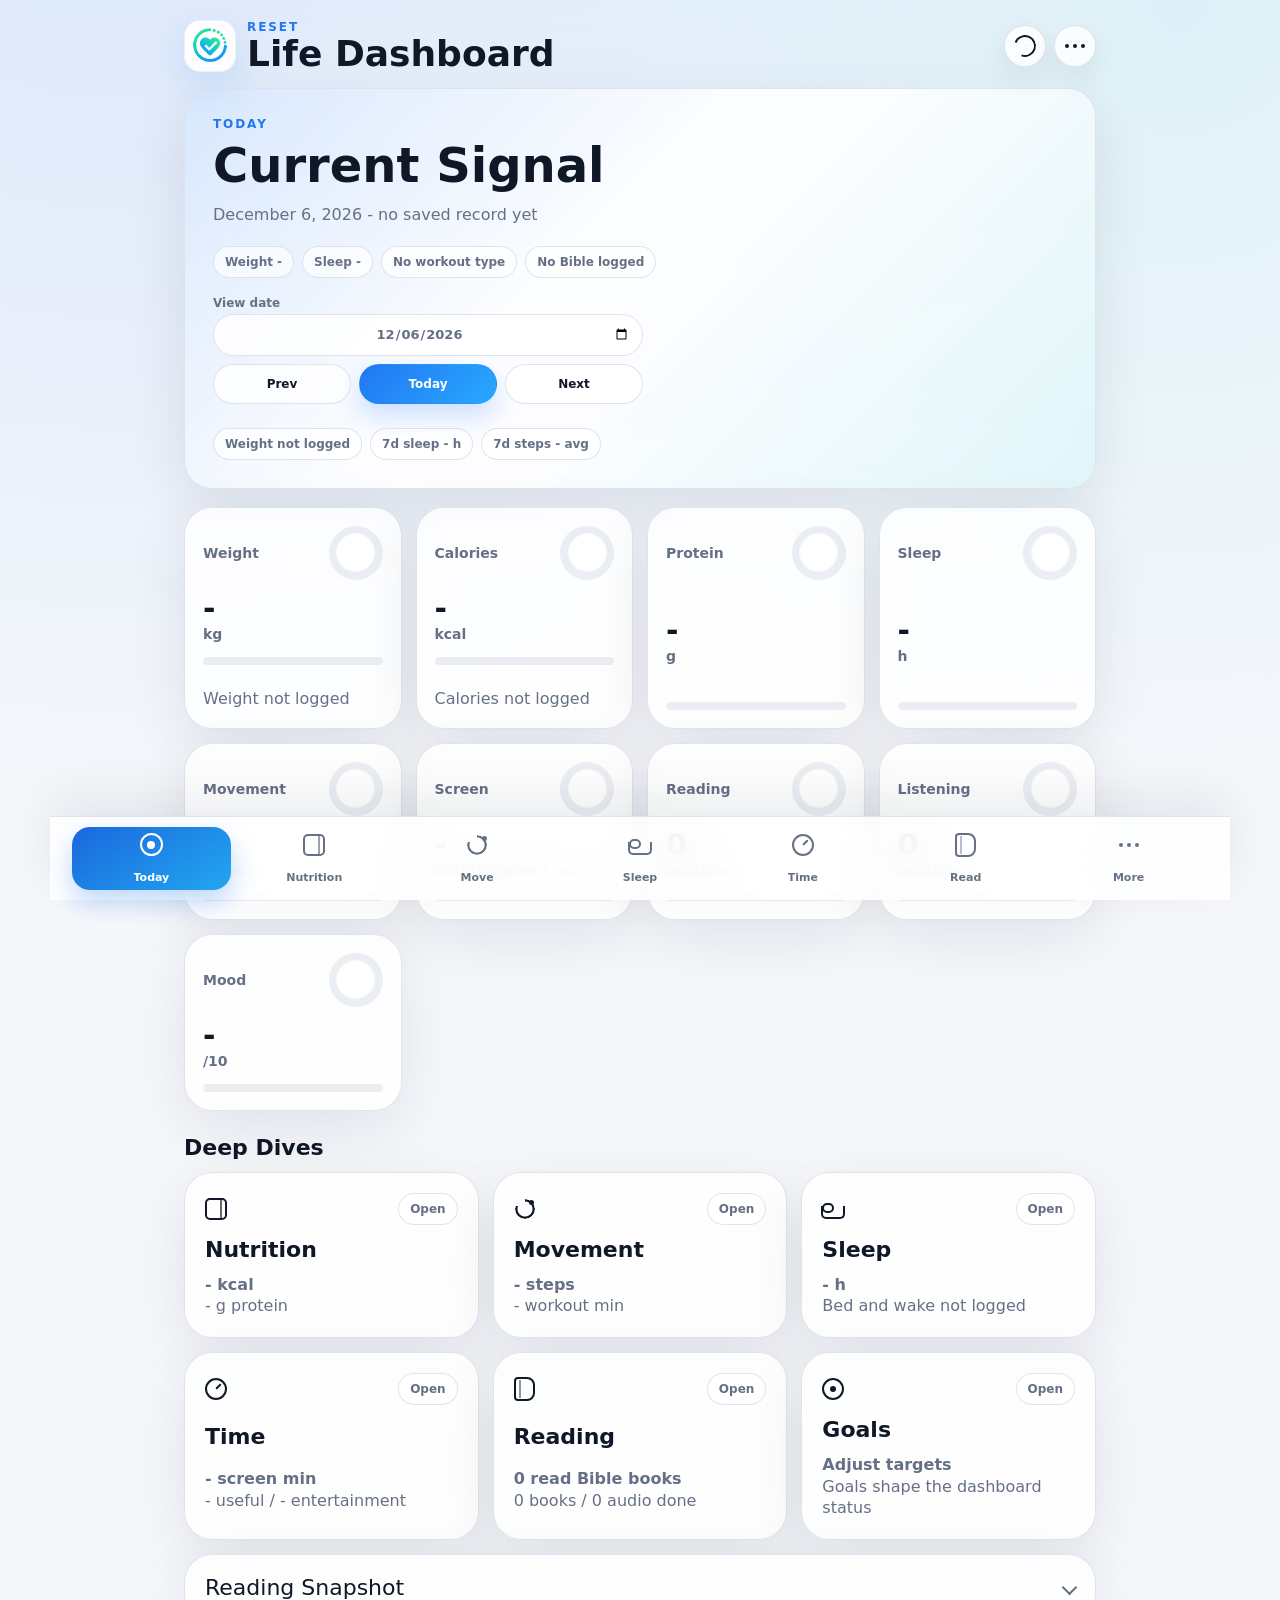
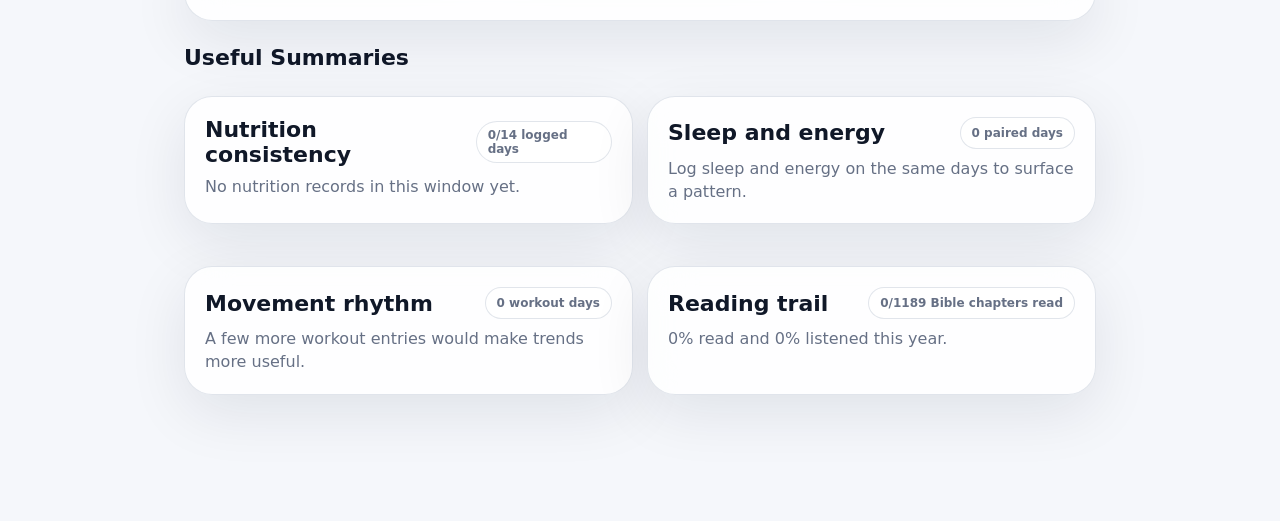
==== commit 5b5470fa: "Add files via upload" ====
--- a/index.html
+++ b/index.html
@@ -7,9 +7,9 @@
   <meta name="apple-mobile-web-app-capable" content="yes">
   <meta name="apple-mobile-web-app-title" content="Reset">
   <meta name="apple-mobile-web-app-status-bar-style" content="black-translucent">
-  <link rel="manifest" href="./manifest.webmanifest?v=exact-logo-date-v7-20260720">
+  <link rel="manifest" href="./manifest.webmanifest?v=reading-backup-compat-v9-20260723">
   <link rel="apple-touch-icon" href="./icons/reset-logo-exact-v7-20260720.png">
-  <link rel="stylesheet" href="./styles.css?v=exact-logo-date-v7-20260720">
+  <link rel="stylesheet" href="./styles.css?v=reading-backup-compat-v9-20260723">
   <title>Reset Life Dashboard</title>
 </head>
 <body class="theme-auto">
@@ -41,6 +41,7 @@
       <section id="page-ai" class="page"><div id="aiView"></div></section>
       <section id="page-ledger" class="page"><div id="ledgerView"></div></section>
       <section id="page-share" class="page"><div id="shareView"></div></section>
+      <section id="page-data" class="page"><div id="dataView"></div></section>
     </main>
   </div>
 
@@ -55,6 +56,6 @@
   </nav>
 
   <div id="toast" class="toast" role="status" aria-live="polite"></div>
-  <script src="./app.js?v=exact-logo-date-v7-20260720"></script>
+  <script src="./app.js?v=reading-backup-compat-v9-20260723"></script>
 </body>
 </html>
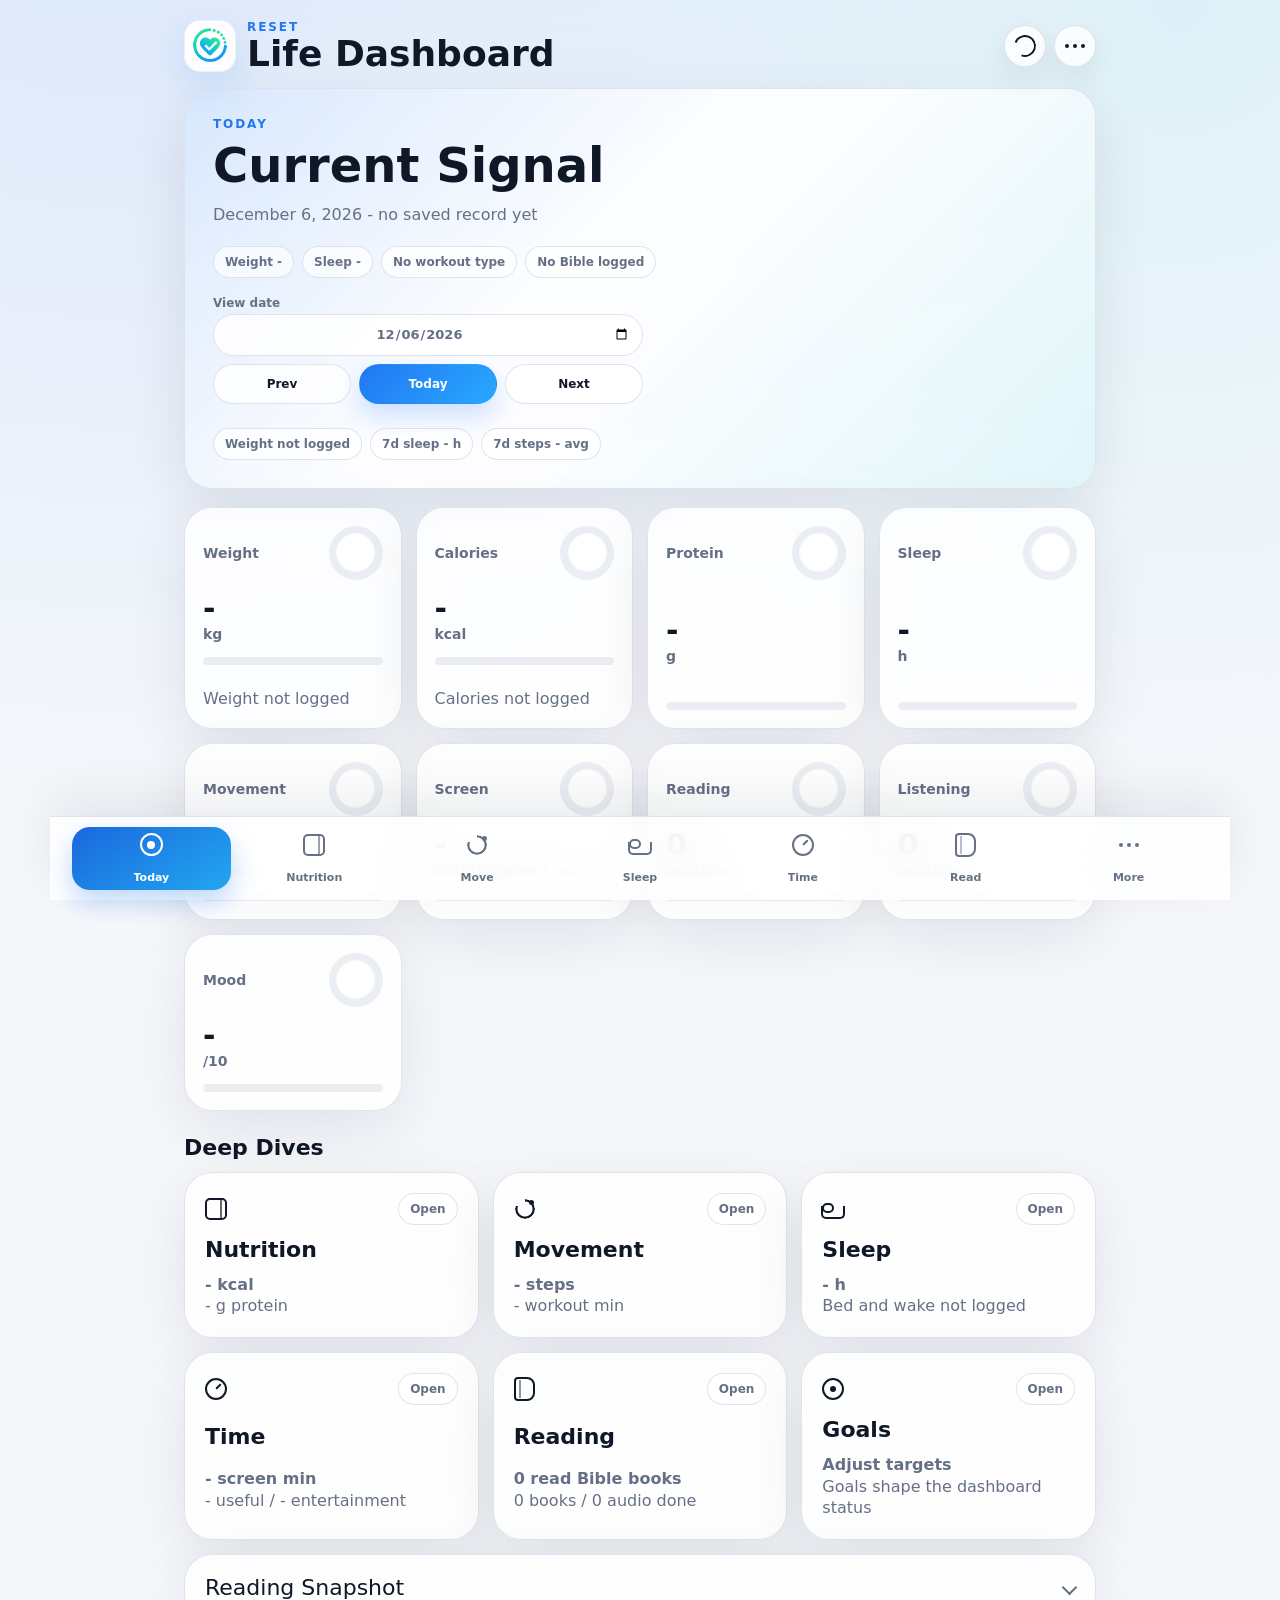
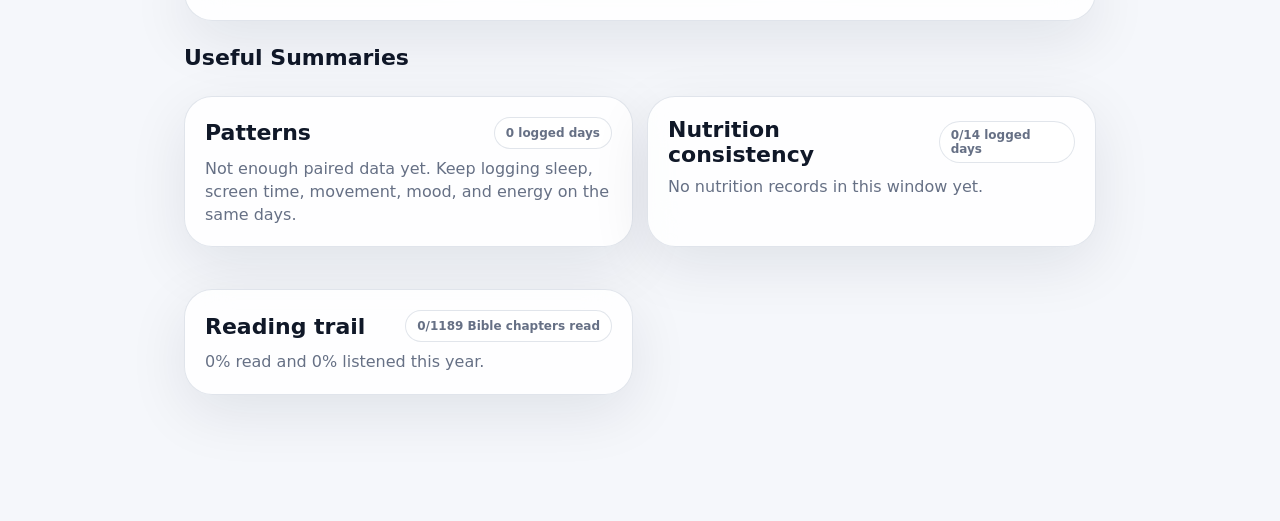
==== commit e9dbaea6: "Add files via upload" ====
--- a/index.html
+++ b/index.html
@@ -7,9 +7,9 @@
   <meta name="apple-mobile-web-app-capable" content="yes">
   <meta name="apple-mobile-web-app-title" content="Reset">
   <meta name="apple-mobile-web-app-status-bar-style" content="black-translucent">
-  <link rel="manifest" href="./manifest.webmanifest?v=reading-backup-compat-v9-20260723">
+  <link rel="manifest" href="./manifest.webmanifest?v=insights-libraries-v10-20260725">
   <link rel="apple-touch-icon" href="./icons/reset-logo-exact-v7-20260720.png">
-  <link rel="stylesheet" href="./styles.css?v=reading-backup-compat-v9-20260723">
+  <link rel="stylesheet" href="./styles.css?v=insights-libraries-v10-20260725">
   <title>Reset Life Dashboard</title>
 </head>
 <body class="theme-auto">
@@ -56,6 +56,6 @@
   </nav>
 
   <div id="toast" class="toast" role="status" aria-live="polite"></div>
-  <script src="./app.js?v=reading-backup-compat-v9-20260723"></script>
+  <script src="./app.js?v=insights-libraries-v10-20260725"></script>
 </body>
 </html>
--- a/styles.css
+++ b/styles.css
@@ -431,6 +431,25 @@
 tr:last-child td { border-bottom: 0; }
 .empty { padding: 20px; border: 1px dashed var(--line); border-radius: 18px; color: var(--muted); text-align: center; }
 
+.library-folder {
+  border: 1px solid var(--line);
+  border-radius: 20px;
+  background: color-mix(in srgb, var(--panel) 72%, transparent);
+  overflow: hidden;
+}
+.library-folder + .library-folder { margin-top: 12px; }
+.library-folder summary {
+  display: flex;
+  align-items: center;
+  justify-content: space-between;
+  gap: 12px;
+  padding: 15px 16px;
+  cursor: pointer;
+  font-weight: 900;
+  color: var(--text);
+}
+.library-folder .list { padding: 0 12px 12px; }
+
 .bottom-tabs {
   position: fixed;
   left: 50%;
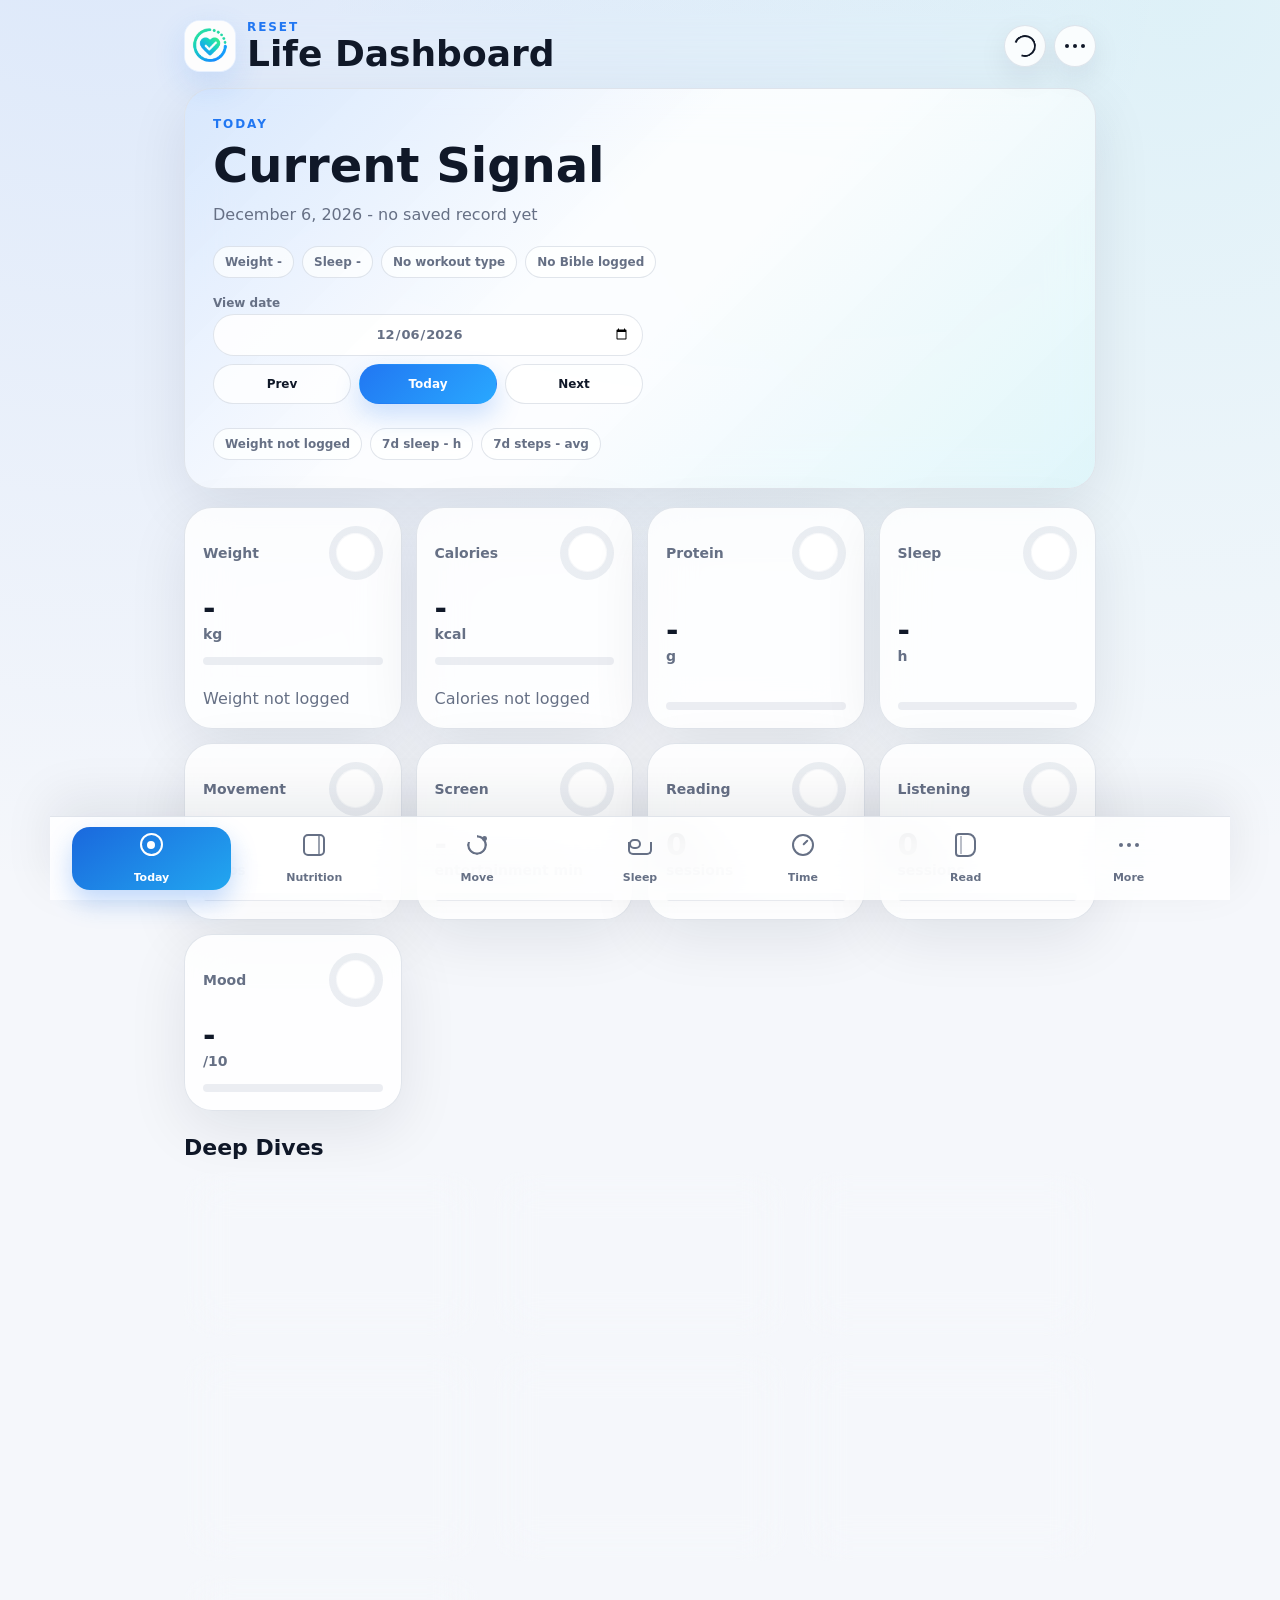
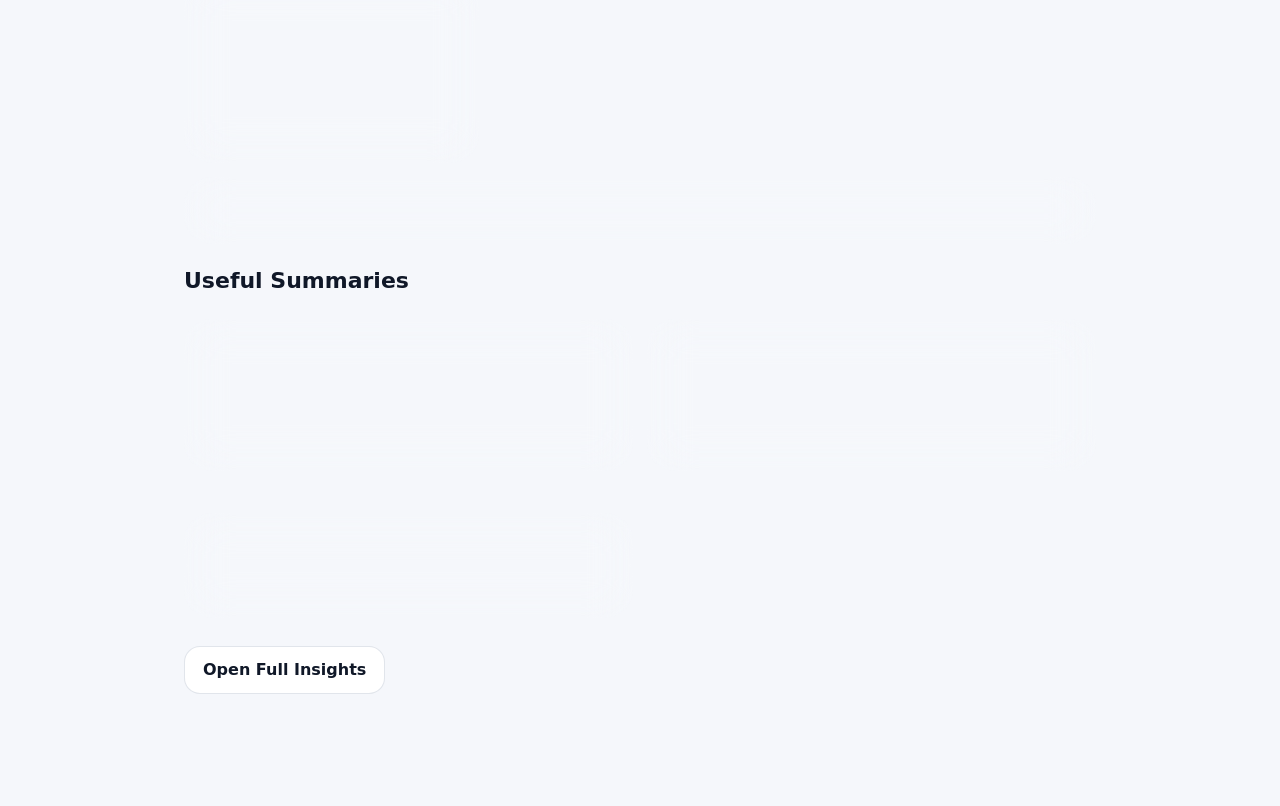
==== commit 7bd35ecc: "Add files via upload" ====
--- a/index.html
+++ b/index.html
@@ -7,9 +7,9 @@
   <meta name="apple-mobile-web-app-capable" content="yes">
   <meta name="apple-mobile-web-app-title" content="Reset">
   <meta name="apple-mobile-web-app-status-bar-style" content="black-translucent">
-  <link rel="manifest" href="./manifest.webmanifest?v=insights-libraries-v10-20260725">
+  <link rel="manifest" href="./manifest.webmanifest?v=clean-drilldowns-v15-20260728">
   <link rel="apple-touch-icon" href="./icons/reset-logo-exact-v7-20260720.png">
-  <link rel="stylesheet" href="./styles.css?v=insights-libraries-v10-20260725">
+  <link rel="stylesheet" href="./styles.css?v=clean-drilldowns-v15-20260728">
   <title>Reset Life Dashboard</title>
 </head>
 <body class="theme-auto">
@@ -35,6 +35,8 @@
       <section id="page-sleep" class="page"><div id="sleepView"></div></section>
       <section id="page-time" class="page"><div id="timeView"></div></section>
       <section id="page-reading" class="page"><div id="readingView"></div></section>
+      <section id="page-bible" class="page"><div id="bibleView"></div></section>
+      <section id="page-insights" class="page"><div id="insightsView"></div></section>
       <section id="page-more" class="page"><div id="moreView"></div></section>
       <section id="page-goals" class="page"><div id="goalsView"></div></section>
       <section id="page-import" class="page"><div id="importView"></div></section>
@@ -42,6 +44,7 @@
       <section id="page-ledger" class="page"><div id="ledgerView"></div></section>
       <section id="page-share" class="page"><div id="shareView"></div></section>
       <section id="page-data" class="page"><div id="dataView"></div></section>
+      <section id="page-edit" class="page"><div id="editView"></div></section>
     </main>
   </div>
 
@@ -56,6 +59,6 @@
   </nav>
 
   <div id="toast" class="toast" role="status" aria-live="polite"></div>
-  <script src="./app.js?v=insights-libraries-v10-20260725"></script>
+  <script src="./app.js?v=clean-drilldowns-v15-20260728"></script>
 </body>
 </html>
--- a/styles.css
+++ b/styles.css
@@ -449,6 +449,8 @@
   color: var(--text);
 }
 .library-folder .list { padding: 0 12px 12px; }
+.form-wide { grid-column: 1 / -1; }
+.mini-section + .mini-section { margin-top: 18px; }
 
 .bottom-tabs {
   position: fixed;
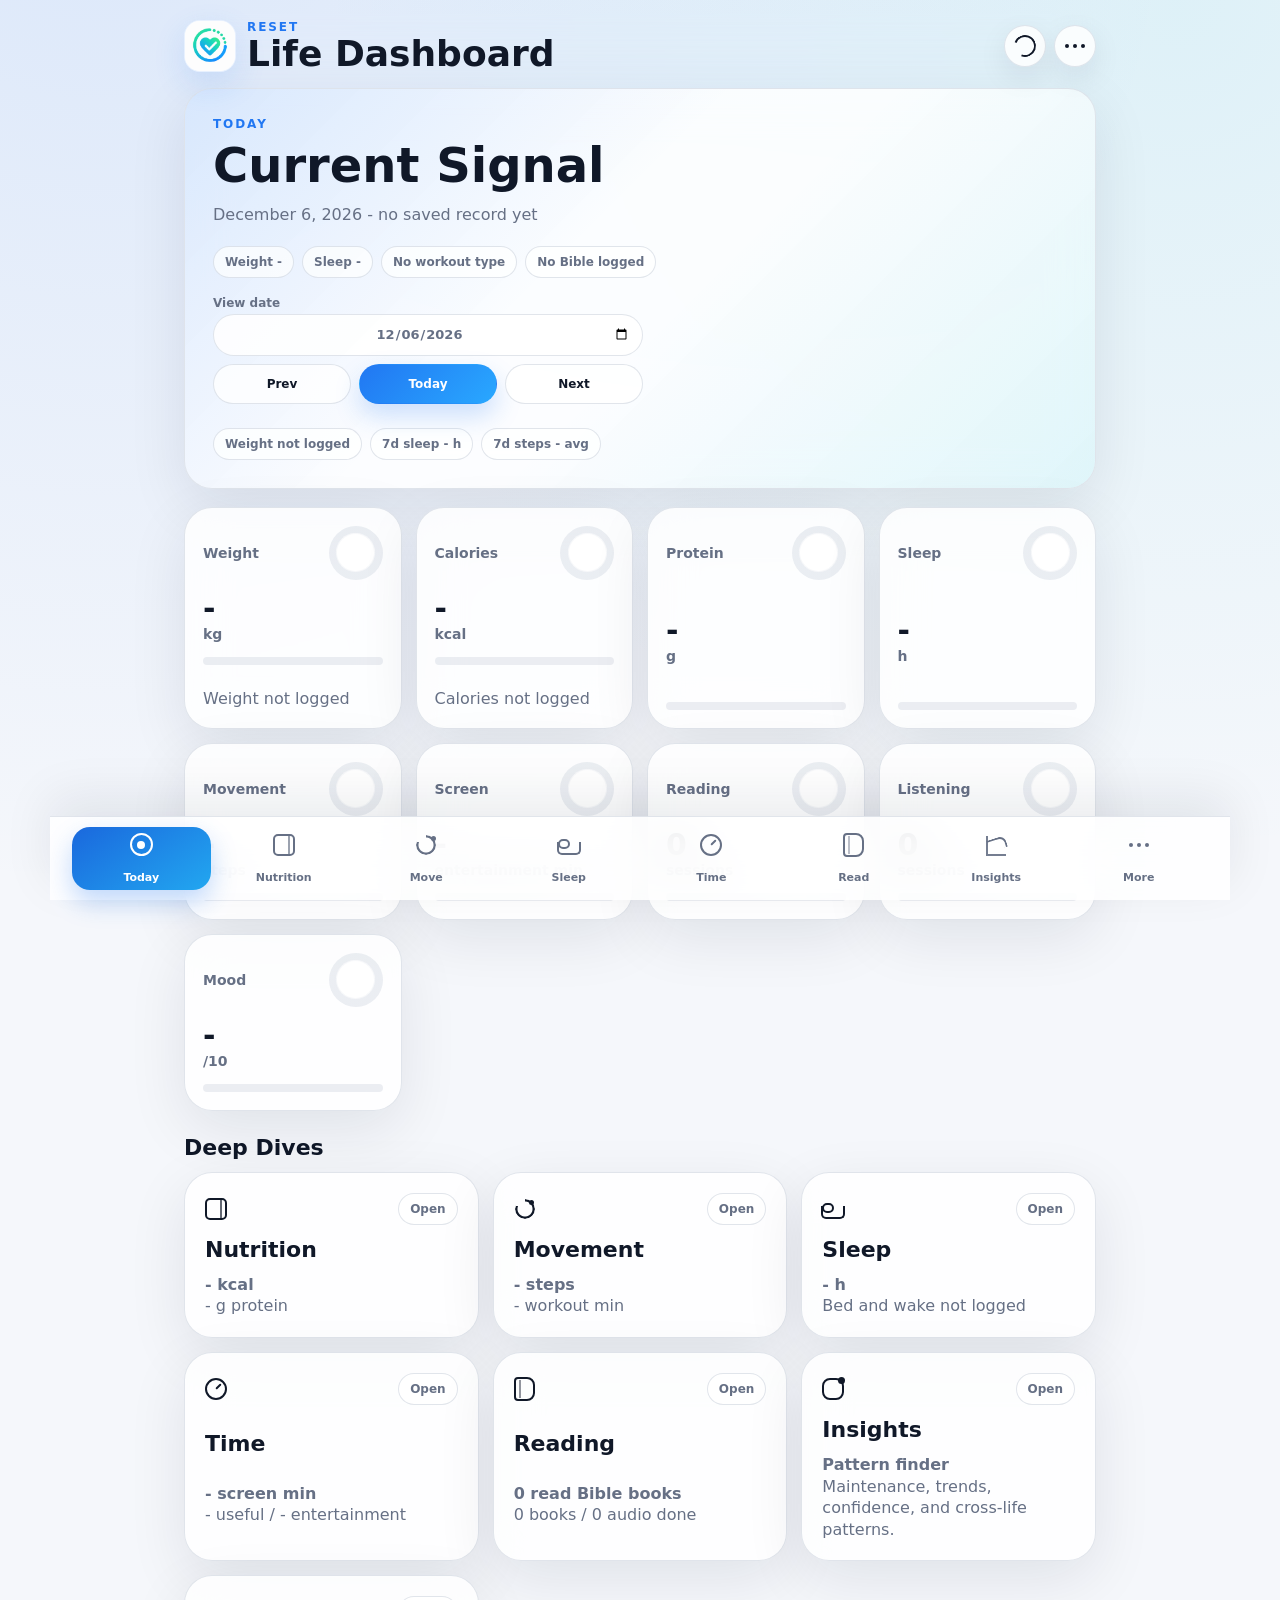
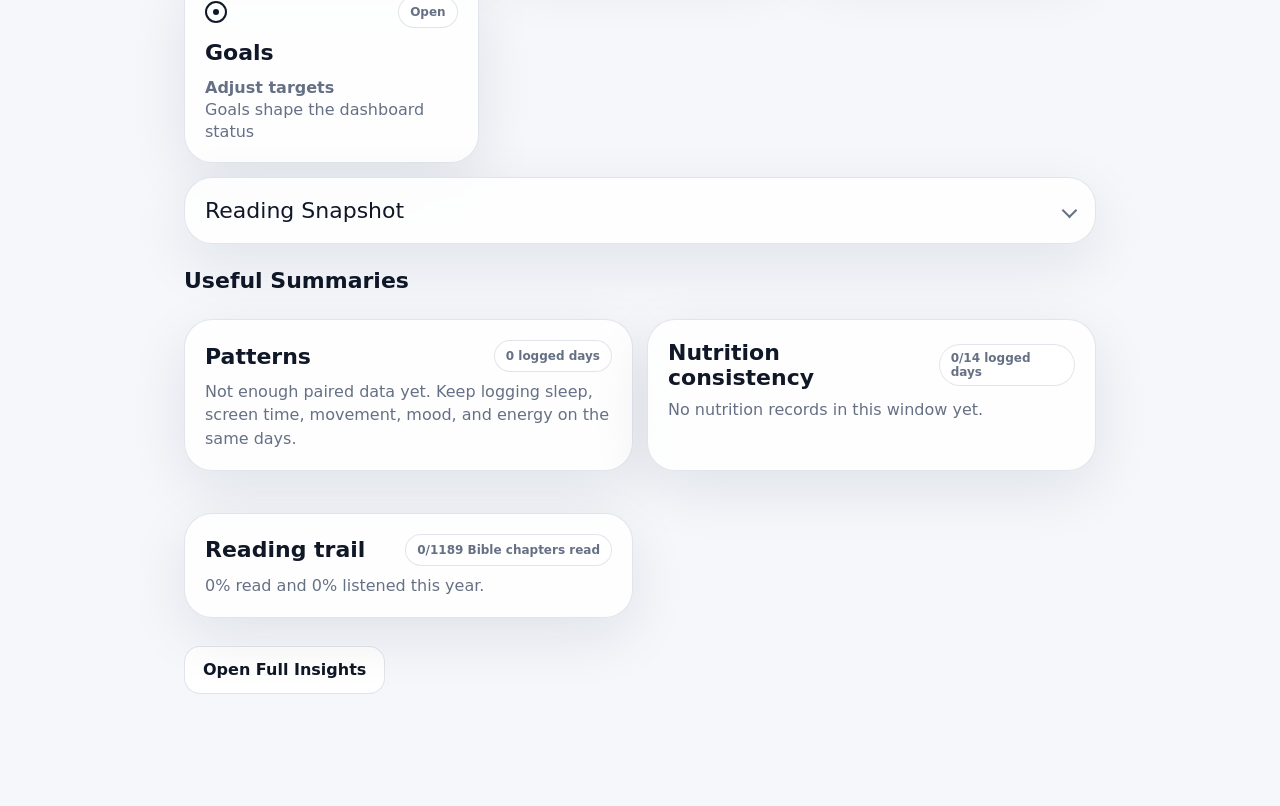
==== commit 383bec0b: "Add files via upload" ====
--- a/index.html
+++ b/index.html
@@ -7,9 +7,9 @@
   <meta name="apple-mobile-web-app-capable" content="yes">
   <meta name="apple-mobile-web-app-title" content="Reset">
   <meta name="apple-mobile-web-app-status-bar-style" content="black-translucent">
-  <link rel="manifest" href="./manifest.webmanifest?v=clean-drilldowns-v15-20260728">
+  <link rel="manifest" href="./manifest.webmanifest?v=insights-tab-v16-20260729">
   <link rel="apple-touch-icon" href="./icons/reset-logo-exact-v7-20260720.png">
-  <link rel="stylesheet" href="./styles.css?v=clean-drilldowns-v15-20260728">
+  <link rel="stylesheet" href="./styles.css?v=insights-tab-v16-20260729">
   <title>Reset Life Dashboard</title>
 </head>
 <body class="theme-auto">
@@ -55,10 +55,11 @@
     <button class="tab-button" type="button" data-page="sleep" title="Sleep"><span class="tab-icon icon-sleep"></span><span>Sleep</span></button>
     <button class="tab-button" type="button" data-page="time" title="Time"><span class="tab-icon icon-time"></span><span>Time</span></button>
     <button class="tab-button" type="button" data-page="reading" title="Reading"><span class="tab-icon icon-read"></span><span>Read</span></button>
+    <button class="tab-button" type="button" data-page="insights" title="Insights"><span class="tab-icon icon-insights"></span><span>Insights</span></button>
     <button class="tab-button" type="button" data-page="more" title="More"><span class="tab-icon icon-more"></span><span>More</span></button>
   </nav>
 
   <div id="toast" class="toast" role="status" aria-live="polite"></div>
-  <script src="./app.js?v=clean-drilldowns-v15-20260728"></script>
+  <script src="./app.js?v=insights-tab-v16-20260729"></script>
 </body>
 </html>
--- a/styles.css
+++ b/styles.css
@@ -182,6 +182,8 @@
 .icon-read::after { width: 2px; height: 18px; background: currentColor; transform: translateX(-5px); opacity: .45; }
 .icon-ai::before { width: 18px; height: 18px; border: 2px solid currentColor; border-radius: 8px; }
 .icon-ai::after { width: 7px; height: 7px; border-radius: 50%; background: currentColor; transform: translate(8px,-8px); }
+.icon-insights::before { width: 18px; height: 18px; border-left: 2px solid currentColor; border-bottom: 2px solid currentColor; transform: translateY(1px); opacity: .9; }
+.icon-insights::after { width: 17px; height: 10px; border-top: 2px solid currentColor; border-right: 2px solid currentColor; transform: rotate(-18deg) translate(1px,-1px); border-radius: 0 7px 0 0; }
 .icon-import::before { width: 16px; height: 16px; border: 2px solid currentColor; border-radius: 5px; }
 .icon-import::after { width: 8px; height: 8px; border-left: 2px solid currentColor; border-bottom: 2px solid currentColor; transform: rotate(-45deg) translateY(-2px); }
 .icon-ledger::before { width: 17px; height: 20px; border: 2px solid currentColor; border-radius: 5px; }
@@ -459,7 +461,7 @@
   z-index: 40;
   transform: translateX(-50%);
   display: grid;
-  grid-template-columns: repeat(7, minmax(48px, 1fr));
+  grid-template-columns: repeat(8, minmax(48px, 1fr));
   gap: 4px;
   width: min(1180px, 100%);
   min-height: calc(var(--tab-h) + env(safe-area-inset-bottom));
@@ -527,6 +529,6 @@
   .metric-grid { gap: 10px; }
   .metric-card { min-height: 134px; padding: 15px; border-radius: 22px; }
   .metric-value { font-size: 26px; }
-  .bottom-tabs { overflow-x: auto; grid-template-columns: repeat(7, 68px); justify-content: start; scrollbar-width: none; }
+  .bottom-tabs { overflow-x: auto; grid-template-columns: repeat(8, 66px); justify-content: start; scrollbar-width: none; }
   .bottom-tabs::-webkit-scrollbar { display: none; }
 }
